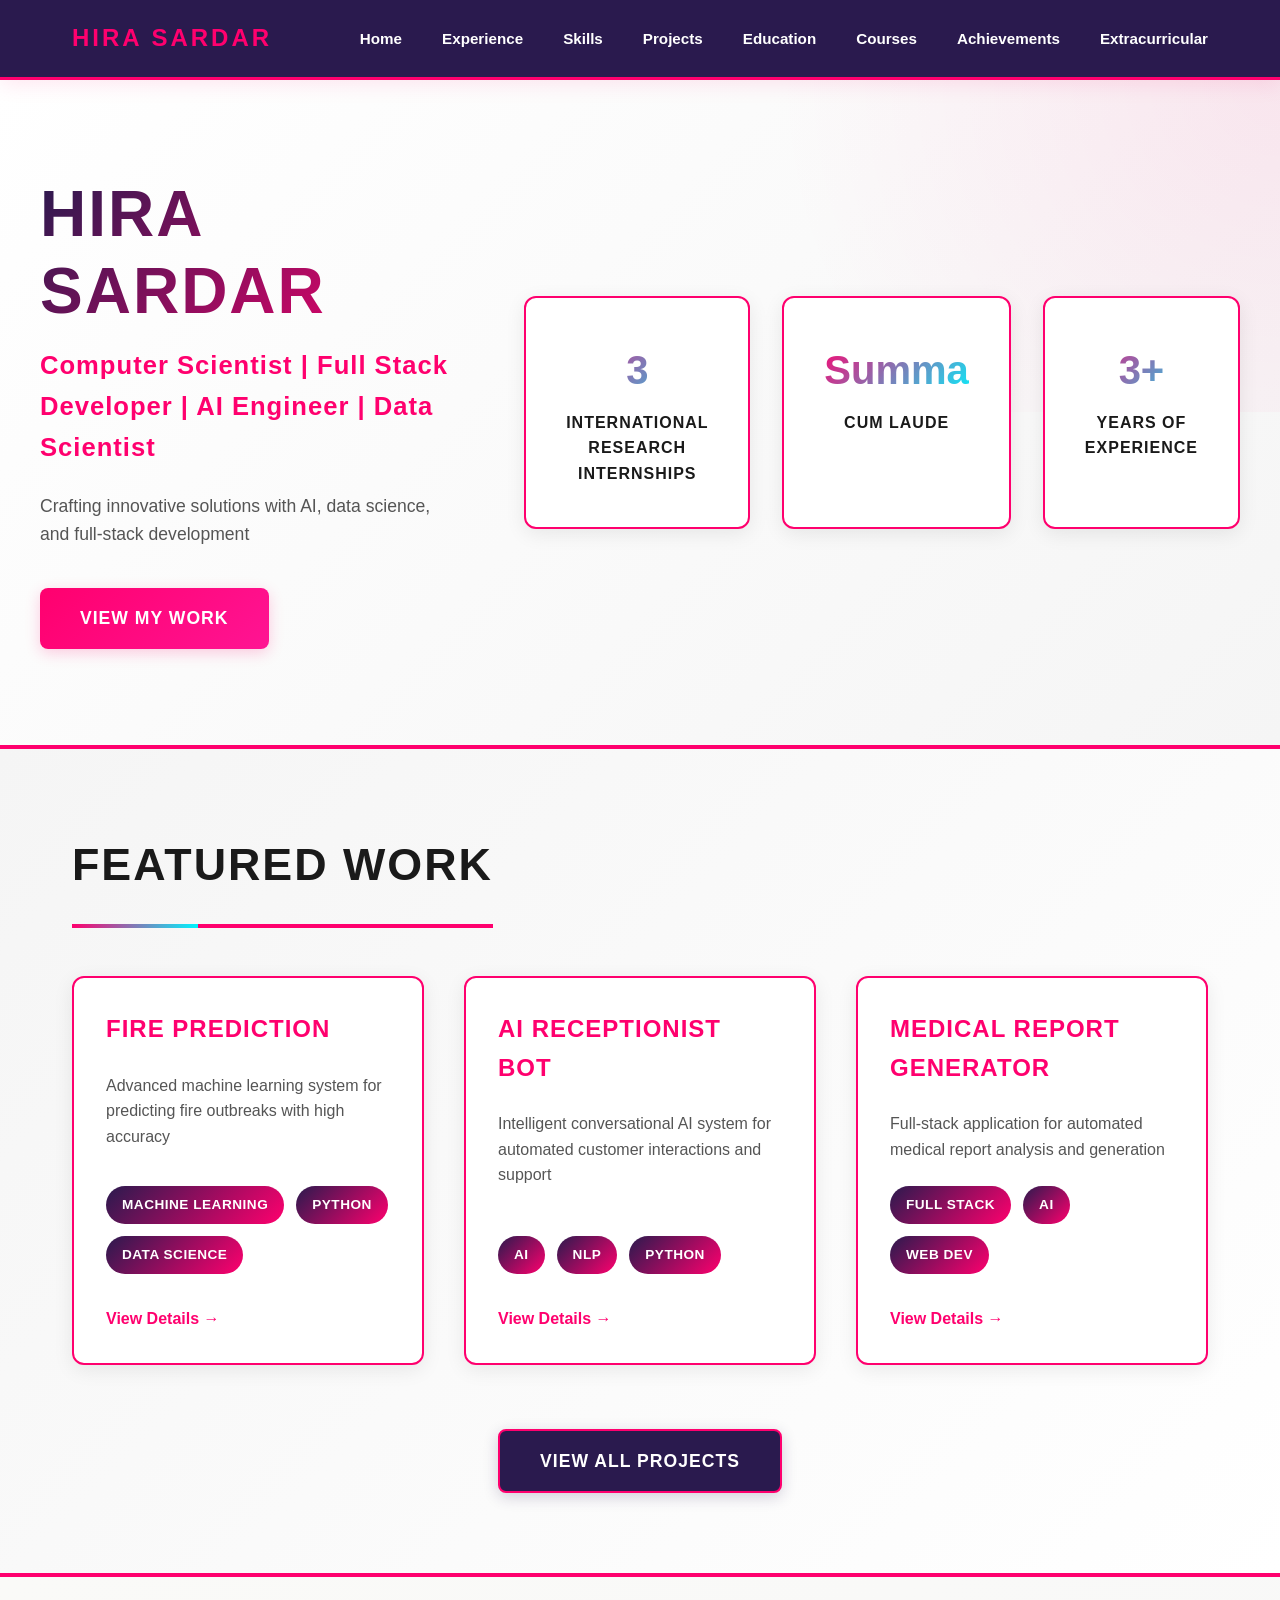
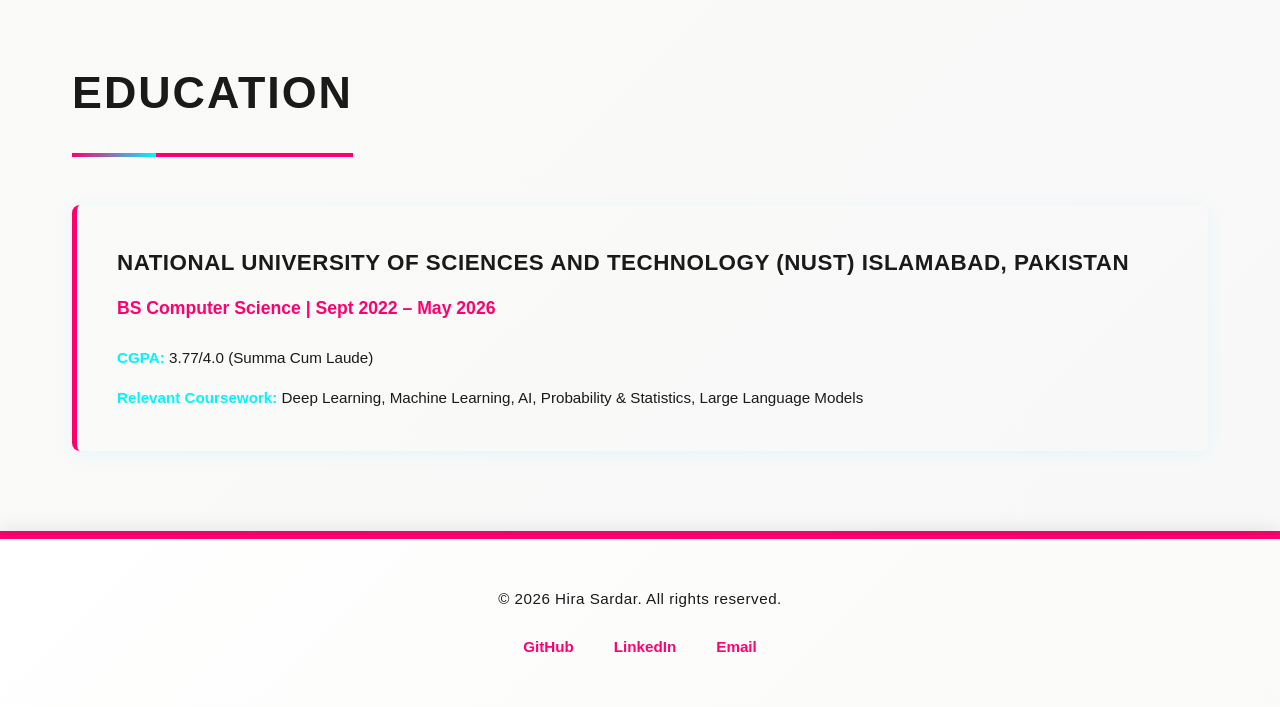
==== index.html @ 78264547 "Add files via upload" ====
<!DOCTYPE html>
<html lang="en">

<head>
    <meta charset="UTF-8">
    <meta name="viewport" content="width=device-width, initial-scale=1.0">
    <title>Hira Sardar - Professional Portfolio</title>
    <link rel="stylesheet" href="styles.css">
</head>

<body>
    <header class="sticky-header">
        <nav class="navbar">
            <div class="nav-container">
                <a href="#home" class="logo">HIRA SARDAR</a>
                <ul class="nav-links">
                    <li><a href="index.html">Home</a></li>
                    <li><a href="experience.html">Experience</a></li>
                    <li><a href="skills.html">Skills</a></li>
                    <li><a href="projects.html">Projects</a></li>
                    <li><a href="index.html#education">Education</a></li>
                    <li><a href="courses.html">Courses</a></li>
                    <li><a href="achievements.html">Achievements</a></li>
                    <li><a href="extracurricular.html">Extracurricular</a></li>
                </ul>
            </div>
        </nav>
    </header>

    <main>
        <!-- HERO SECTION -->
        <section id="home" class="hero">
            <div class="hero-content">
                <div class="hero-text">
                    <h1>Hira Sardar</h1>
                    <p class="title">Computer Scientist | Full Stack Developer | AI Engineer | Data Scientist</p>
                    <p class="description">Crafting innovative solutions with AI, data science, and full-stack development</p>
                    <a href="projects.html" class="btn-primary hero-btn">View My Work</a>
                </div>
                <div class="hero-stats">
                    <div class="stat">
                        <span class="stat-number">3</span>
                        <span class="stat-label">International Research Internships</span>
                    </div>
                    <div class="stat">
                        <span class="stat-number">Summa</span>
                        <span class="stat-label">Cum Laude</span>
                    </div>
                    <div class="stat">
                        <span class="stat-number">3+</span>
                        <span class="stat-label">Years of Experience</span>
                    </div>
                </div>
            </div>
        </section>

        <!-- FEATURED PROJECTS SECTION -->
        <section class="featured-projects">
            <div class="container">
                <h2 class="section-title">Featured Work</h2>
                <div class="featured-grid">
                    <div class="featured-card">
                        <div class="featured-header">Fire Prediction</div>
                        <p class="featured-description">Advanced machine learning system for predicting fire outbreaks with high accuracy</p>
                        <div class="featured-tags">
                            <span class="tag">Machine Learning</span>
                            <span class="tag">Python</span>
                            <span class="tag">Data Science</span>
                        </div>
                        <a href="projects.html" class="featured-link">View Details →</a>
                    </div>

                    <div class="featured-card">
                        <div class="featured-header">AI Receptionist Bot</div>
                        <p class="featured-description">Intelligent conversational AI system for automated customer interactions and support</p>
                        <div class="featured-tags">
                            <span class="tag">AI</span>
                            <span class="tag">NLP</span>
                            <span class="tag">Python</span>
                        </div>
                        <a href="projects.html" class="featured-link">View Details →</a>
                    </div>

                    <div class="featured-card">
                        <div class="featured-header">Medical Report Generator</div>
                        <p class="featured-description">Full-stack application for automated medical report analysis and generation</p>
                        <div class="featured-tags">
                            <span class="tag">Full Stack</span>
                            <span class="tag">AI</span>
                            <span class="tag">Web Dev</span>
                        </div>
                        <a href="projects.html" class="featured-link">View Details →</a>
                    </div>
                </div>
                <div class="center-link">
                    <a href="projects.html" class="btn-secondary">View All Projects</a>
                </div>
            </div>
        </section>

        <!-- EDUCATION SECTION -->
        <section id="education" class="section alt-bg">
            <div class="container">
                <h2 class="section-title">Education</h2>
                <div class="education-card">
                    <div class="education-header">
                        <h3 class="education-university">National University of Sciences and Technology (NUST) Islamabad, Pakistan</h3>
                        <p class="education-degree">BS Computer Science | Sept 2022 – May 2026</p>
                    </div>
                    <div class="education-details">
                        <p class="education-cgpa"><strong>CGPA:</strong> 3.77/4.0 (Summa Cum Laude)</p>
                        <p class="education-coursework"><strong>Relevant Coursework:</strong> Deep Learning, Machine Learning, AI, Probability & Statistics, Large Language Models</p>
                    </div>
                </div>
            </div>
        </section>
    </main>

    <!-- FOOTER -->
    <footer class="footer">
        <div class="container">
            <p>&copy; 2026 Hira Sardar. All rights reserved.</p>
            <div class="footer-links">
                <a href="https://github.com/HiraSardar123" target="_blank">GitHub</a>
                <a href="https://www.linkedin.com/in/hira-sardar-a5b904256" target="_blank">LinkedIn</a>
                <a href="mailto:hsardar.bscs22seecs@seecs.edu.pk">Email</a>
            </div>
        </div>
    </footer>
</body>

</html>
---- styles.css ----
* {
    margin: 0;
    padding: 0;
    box-sizing: border-box;
}

:root {
    --primary-color: #ffffff;
    --primary-dark: #fafaf8;
    --secondary-color: #ffffff;
    --accent-color: #ff006e;
    --accent-light: #ffe6f0;
    --accent-dark: #c2004d;
    --text-dark: #1a1a1a;
    --text-light: #4a4a4a;
    --border-color: #e8e8e8;
    --bg-light: #f8f8f8;
    --gold: #00f5ff;
    --purple: #2a1a4e;
    --purple-light: #3d2d5c;
}

html {
    scroll-behavior: smooth;
}

body {
    font-family: -apple-system, BlinkMacSystemFont, 'Segoe UI', 'Helvetica Neue', sans-serif;
    line-height: 1.6;
    color: var(--text-dark);
    background-color: var(--primary-color);
    overflow-x: hidden;
}


/* HEADER & NAVIGATION */

.sticky-header {
    background: var(--purple);
    border-bottom: 3px solid var(--accent-color);
    position: sticky;
    top: 0;
    z-index: 1000;
    box-shadow: 0 4px 20px rgba(255, 0, 110, 0.1);
}

.navbar {
    padding: 1.2rem 0;
}

.nav-container {
    max-width: 1200px;
    margin: 0 auto;
    padding: 0 2rem;
    display: flex;
    justify-content: space-between;
    align-items: center;
}

.logo {
    font-size: 1.5rem;
    font-weight: 900;
    letter-spacing: 3px;
    color: var(--accent-color);
    text-decoration: none;
    transition: all 0.3s ease;
}

.logo:hover {
    color: var(--gold);
    text-shadow: 0 0 10px rgba(0, 212, 255, 0.3);
}

.nav-links {
    display: flex;
    list-style: none;
    gap: 2.5rem;
}

.nav-links a {
    color: #ffffff;
    text-decoration: none;
    font-weight: 600;
    font-size: 0.95rem;
    transition: all 0.3s ease;
    position: relative;
}

.nav-links a::after {
    content: '';
    position: absolute;
    bottom: -8px;
    left: 0;
    width: 0;
    height: 3px;
    background: linear-gradient(90deg, var(--accent-color), var(--gold));
    transition: width 0.3s ease;
}

.nav-links a:hover {
    color: var(--accent-color);
}

.nav-links a:hover::after {
    width: 100%;
}


/* CONTAINER */

.container {
    max-width: 1200px;
    margin: 0 auto;
    padding: 0 2rem;
}


/* HERO SECTION */

.hero {
    background: linear-gradient(135deg, var(--primary-color) 0%, #f5f5f5 100%);
    padding: 6rem 2rem;
    border-bottom: 4px solid var(--accent-color);
    min-height: 70vh;
    display: flex;
    align-items: center;
    justify-content: center;
    position: relative;
    overflow: hidden;
}

.hero::before {
    content: '';
    position: absolute;
    top: -50%;
    right: -50%;
    width: 100%;
    height: 100%;
    background: radial-gradient(circle, rgba(255, 0, 110, 0.08) 0%, transparent 70%);
    pointer-events: none;
}

.hero-content {
    position: relative;
    z-index: 1;
    animation: fadeInUp 0.8s ease;
    max-width: 1200px;
    width: 100%;
    display: grid;
    grid-template-columns: 1fr 1fr;
    gap: 4rem;
    align-items: center;
}

@keyframes fadeInUp {
    from {
        opacity: 0;
        transform: translateY(30px);
    }
    to {
        opacity: 1;
        transform: translateY(0);
    }
}

.hero-text {
    text-align: left;
}

.hero h1 {
    font-size: 4rem;
    font-weight: 900;
    letter-spacing: 2px;
    margin-bottom: 1rem;
    text-transform: uppercase;
    line-height: 1.2;
    background: linear-gradient(135deg, var(--purple) 0%, var(--accent-color) 100%);
    -webkit-background-clip: text;
    -webkit-text-fill-color: transparent;
    background-clip: text;
}

.title {
    font-size: 1.6rem;
    font-weight: 700;
    color: var(--accent-color);
    margin-bottom: 1.5rem;
    letter-spacing: 1px;
}

.description {
    font-size: 1.1rem;
    color: #555;
    margin-bottom: 2.5rem;
    font-weight: 400;
    line-height: 1.6;
}

.hero-btn {
    display: inline-block;
    padding: 1rem 2.5rem;
    font-size: 1.1rem;
    font-weight: 700;
    background: linear-gradient(135deg, var(--accent-color), #ff1493);
    color: #ffffff;
    border: none;
    border-radius: 8px;
    cursor: pointer;
    text-decoration: none;
    transition: all 0.3s ease;
    text-transform: uppercase;
    letter-spacing: 1px;
}

.hero-btn:hover {
    transform: translateY(-3px);
    box-shadow: 0 10px 30px rgba(255, 0, 110, 0.4);
}

.hero-stats {
    display: grid;
    grid-template-columns: repeat(3, 1fr);
    gap: 2rem;
}

.stat {
    background: var(--primary-color);
    padding: 2.5rem;
    border: 2px solid var(--accent-color);
    border-radius: 12px;
    text-align: center;
    transition: all 0.3s ease;
    box-shadow: 0 5px 20px rgba(0, 0, 0, 0.08);
}

.stat:hover {
    transform: translateY(-8px);
    box-shadow: 0 15px 40px rgba(255, 0, 110, 0.2);
    border-color: var(--gold);
    background: linear-gradient(135deg, var(--primary-color), #f9f9f9);
}

.stat-number {
    display: block;
    font-size: 2.5rem;
    font-weight: 900;
    background: linear-gradient(135deg, var(--accent-color), var(--gold));
    -webkit-background-clip: text;
    -webkit-text-fill-color: transparent;
    background-clip: text;
    margin-bottom: 0.5rem;
}

.stat-label {
    display: block;
    font-size: 1rem;
    font-weight: 700;
    color: var(--text-dark);
    text-transform: uppercase;
    letter-spacing: 1px;
}

.btn {
    display: inline-block;
    padding: 0.85rem 1.8rem;
    text-decoration: none;
    font-weight: 700;
    font-size: 0.95rem;
    transition: all 0.35s cubic-bezier(0.4, 0, 0.2, 1);
    border: 2px solid var(--accent-color);
    border-radius: 6px;
    text-transform: uppercase;
    letter-spacing: 1px;
    cursor: pointer;
}

.btn-primary {
    background: linear-gradient(135deg, var(--accent-color), #ff1493);
    color: #ffffff;
    box-shadow: 0 4px 15px rgba(255, 0, 110, 0.2);
}

.btn-primary:hover {
    background: linear-gradient(135deg, #ff1493, var(--accent-color));
    transform: translateY(-3px);
    box-shadow: 0 8px 25px rgba(255, 0, 110, 0.4);
    border-color: var(--gold);
}

.btn-secondary {
    background: var(--purple);
    color: #ffffff;
    box-shadow: 0 4px 15px rgba(42, 26, 78, 0.2);
}

.btn-secondary:hover {
    background: linear-gradient(135deg, var(--purple), var(--accent-color));
    transform: translateY(-3px);
    box-shadow: 0 8px 25px rgba(255, 0, 110, 0.4);
    border-color: var(--gold);
}


/* SECTIONS */

.section {
    padding: 5rem 2rem;
    border-bottom: 4px solid var(--accent-color);
    background-color: var(--primary-color);
}

.alt-bg {
    background: linear-gradient(135deg, var(--primary-dark) 0%, var(--bg-light) 100%);
}

.section-title {
    font-size: 2.8rem;
    font-weight: 900;
    margin-bottom: 3rem;
    text-transform: uppercase;
    letter-spacing: 2px;
    color: var(--text-dark);
    border-bottom: 4px solid var(--accent-color);
    padding-bottom: 1.5rem;
    display: inline-block;
    position: relative;
}

.section-title::after {
    content: '';
    position: absolute;
    bottom: -4px;
    left: 0;
    width: 30%;
    height: 4px;
    background: linear-gradient(90deg, var(--accent-color), var(--gold));
}


/* FEATURED PROJECTS SECTION */

.featured-projects {
    padding: 5rem 2rem;
    background: linear-gradient(135deg, #f5f5f5 0%, var(--primary-color) 100%);
    border-bottom: 4px solid var(--accent-color);
}

.featured-grid {
    display: grid;
    grid-template-columns: repeat(auto-fit, minmax(300px, 1fr));
    gap: 2.5rem;
    margin-bottom: 3rem;
}

.featured-card {
    background: var(--primary-color);
    padding: 2rem;
    border: 2px solid var(--accent-color);
    border-radius: 12px;
    transition: all 0.3s ease;
    box-shadow: 0 5px 20px rgba(0, 0, 0, 0.08);
    display: flex;
    flex-direction: column;
    gap: 1.5rem;
}

.featured-card:hover {
    transform: translateY(-10px);
    box-shadow: 0 15px 40px rgba(255, 0, 110, 0.2);
    border-color: var(--gold);
    background: linear-gradient(135deg, var(--primary-color), #f9f9f9);
}

.featured-header {
    font-size: 1.5rem;
    font-weight: 900;
    color: var(--accent-color);
    text-transform: uppercase;
    letter-spacing: 1px;
}

.featured-description {
    font-size: 1rem;
    color: #555;
    line-height: 1.6;
    flex-grow: 1;
}

.featured-tags {
    display: flex;
    flex-wrap: wrap;
    gap: 0.75rem;
}

.tag {
    background: linear-gradient(135deg, var(--purple), var(--accent-color));
    color: #ffffff;
    padding: 0.5rem 1rem;
    border-radius: 20px;
    font-size: 0.85rem;
    font-weight: 700;
    text-transform: uppercase;
    letter-spacing: 0.5px;
}

.featured-link {
    display: inline-block;
    color: var(--accent-color);
    text-decoration: none;
    font-weight: 700;
    margin-top: 0.5rem;
    transition: all 0.3s ease;
    font-size: 1rem;
}

.featured-link:hover {
    color: var(--gold);
    transform: translateX(5px);
}

.center-link {
    text-align: center;
    padding-top: 1rem;
}

.btn-secondary {
    display: inline-block;
    padding: 1rem 2.5rem;
    font-size: 1.1rem;
    font-weight: 700;
    background: var(--purple);
    color: #ffffff;
    border: 2px solid var(--accent-color);
    border-radius: 8px;
    cursor: pointer;
    text-decoration: none;
    transition: all 0.3s ease;
    text-transform: uppercase;
    letter-spacing: 1px;
}

.btn-secondary:hover {
    background: var(--accent-color);
    transform: translateY(-3px);
    box-shadow: 0 10px 30px rgba(255, 0, 110, 0.4);
}


/* SKILLS SECTION */

.skills-grid {
    display: grid;
    grid-template-columns: repeat(auto-fit, minmax(280px, 1fr));
    gap: 2.5rem;
}

.skill-category {
    background: linear-gradient(135deg, var(--primary-dark) 0%, var(--bg-light) 100%);
    padding: 2.5rem;
    border: 2px solid var(--border-color);
    border-radius: 8px;
    transition: all 0.35s cubic-bezier(0.4, 0, 0.2, 1);
    position: relative;
    overflow: hidden;
}

.skill-category::before {
    content: '';
    position: absolute;
    top: 0;
    left: -100%;
    width: 100%;
    height: 4px;
    background: linear-gradient(90deg, var(--accent-color), var(--gold));
    transition: left 0.35s ease;
}

.skill-category:hover {
    transform: translateY(-8px);
    border-color: var(--accent-color);
    box-shadow: 0 12px 40px rgba(0, 212, 255, 0.15);
}

.skill-category:hover::before {
    left: 0;
}

.skill-category h3 {
    font-size: 1.4rem;
    font-weight: 700;
    margin-bottom: 1rem;
    text-transform: uppercase;
    letter-spacing: 1px;
    color: var(--text-dark);
}

.skill-category p {
    color: var(--text-light);
    line-height: 1.9;
    font-size: 0.95rem;
}


/* PROJECTS */

.projects-grid {
    display: grid;
    grid-template-columns: repeat(auto-fit, minmax(320px, 1fr));
    gap: 2.5rem;
}

.project-card {
    background: linear-gradient(135deg, var(--primary-dark) 0%, var(--bg-light) 100%);
    padding: 2.5rem;
    border: 2px solid var(--border-color);
    border-radius: 8px;
    transition: all 0.35s cubic-bezier(0.4, 0, 0.2, 1);
    display: flex;
    flex-direction: column;
    position: relative;
    overflow: hidden;
}

.project-card::before {
    content: '';
    position: absolute;
    top: 0;
    left: 0;
    width: 100%;
    height: 4px;
    background: linear-gradient(90deg, var(--accent-color), var(--gold));
    transform: scaleX(0);
    transform-origin: left;
    transition: transform 0.35s ease;
}

.project-card:hover {
    transform: translateY(-12px);
    border-color: var(--accent-color);
    box-shadow: 0 15px 45px rgba(0, 212, 255, 0.2);
}

.project-card:hover::before {
    transform: scaleX(1);
}

.project-card h3 {
    font-size: 1.5rem;
    font-weight: 700;
    margin-bottom: 1rem;
    text-transform: uppercase;
    letter-spacing: 1px;
    color: var(--text-dark);
}

.project-card p {
    color: var(--text-light);
    margin-bottom: 1.5rem;
    flex-grow: 1;
    font-size: 0.95rem;
    line-height: 1.8;
}

.project-links {
    display: flex;
    gap: 1rem;
}

.project-links a {
    flex: 1;
    padding: 0.7rem 1rem;
    background: linear-gradient(135deg, var(--accent-color) 0%, var(--accent-dark) 100%);
    color: #ffffff;
    text-align: center;
    text-decoration: none;
    font-weight: 700;
    font-size: 0.9rem;
    border-radius: 6px;
    transition: all 0.3s ease;
    border: 2px solid var(--accent-color);
}

.project-links a:hover {
    background: linear-gradient(135deg, var(--gold) 0%, #d97706 100%);
    border-color: var(--gold);
    transform: scale(1.05);
    box-shadow: 0 8px 20px rgba(245, 158, 11, 0.3);
}


/* CONTENT PLACEHOLDER */

.content-placeholder {
    background-color: var(--primary-dark);
    padding: 3rem 2rem;
    border: 2px dashed var(--border-color);
    border-radius: 4px;
    text-align: center;
    color: var(--text-light);
    font-size: 1.1rem;
}


/* FOOTER */

.footer {
    background: linear-gradient(135deg, var(--primary-color) 0%, var(--primary-dark) 100%);
    color: var(--text-dark);
    padding: 3rem 0;
    text-align: center;
    border-top: 4px solid var(--accent-color);
    box-shadow: 0 -4px 20px rgba(15, 23, 42, 0.1);
}

.footer p {
    margin-bottom: 1.5rem;
    font-size: 0.95rem;
    letter-spacing: 0.5px;
}

.footer-links {
    display: flex;
    gap: 2.5rem;
    justify-content: center;
    flex-wrap: wrap;
}

.footer-links a {
    color: var(--accent-color);
    text-decoration: none;
    font-weight: 600;
    font-size: 0.95rem;
    transition: all 0.3s ease;
}

.footer-links a:hover {
    color: var(--gold);
    text-decoration: underline;
    transform: translateY(-2px);
}


/* RESPONSIVE DESIGN */

@media (max-width: 768px) {
    .nav-links {
        gap: 1.5rem;
        font-size: 0.85rem;
    }
    .nav-container {
        padding: 0 1rem;
    }
    .hero {
        padding: 4rem 1rem;
        min-height: auto;
    }
    .hero-content {
        grid-template-columns: 1fr;
        gap: 2rem;
    }
    .hero h1 {
        font-size: 2.8rem;
    }
    .title {
        font-size: 1.3rem;
    }
    .description {
        font-size: 1rem;
    }
    .hero-stats {
        grid-template-columns: 1fr;
    }
    .featured-grid {
        grid-template-columns: 1fr;
    }
    .btn {
        width: 100%;
        text-align: center;
    }
    .section {
        padding: 3rem 1.5rem;
    }
    .section-title {
        font-size: 2rem;
    }
    .skills-grid {
        grid-template-columns: 1fr;
    }
    .projects-grid {
        grid-template-columns: 1fr;
    }
}

@media (max-width: 480px) {
    .logo {
        font-size: 1.2rem;
    }
    .nav-links {
        gap: 0.8rem;
        font-size: 0.75rem;
    }
    .hero h1 {
        font-size: 2rem;
    }
    .title {
        font-size: 1.1rem;
    }
    .description {
        font-size: 0.95rem;
    }
    .section-title {
        font-size: 1.5rem;
    }
    .skill-category h3 {
        font-size: 1.1rem;
    }
    .project-card h3 {
        font-size: 1.2rem;
    }
    .contact-links {
        grid-template-columns: 1fr;
    }
    .btn {
        padding: 0.65rem 1.2rem;
        font-size: 0.85rem;
    }
    .contact-label {
        font-size: 1rem;
    }
    .contact-value {
        font-size: 1rem;
        padding: 1rem;
    }
    .contact-item {
        padding: 2rem;
        min-height: 120px;
    }
}


/* EXPERIENCE PAGE STYLES */

.page-title {
    background: linear-gradient(135deg, var(--primary-color) 0%, var(--primary-dark) 50%, var(--bg-light) 100%);
    padding: 5rem 2rem;
    text-align: center;
    border-bottom: 4px solid var(--accent-color);
}

.page-title h1 {
    font-size: 3.5rem;
    font-weight: 900;
    letter-spacing: 2px;
    margin-bottom: 1rem;
    color: var(--text-dark);
    text-transform: uppercase;
}

.page-title p {
    font-size: 1.3rem;
    color: var(--accent-color);
    font-weight: 600;
}

.experience-list {
    display: flex;
    flex-direction: column;
    gap: 2.5rem;
}

.experience-card {
    background: linear-gradient(135deg, var(--primary-dark) 0%, var(--bg-light) 100%);
    padding: 2.5rem;
    border-left: 5px solid var(--accent-color);
    border-radius: 8px;
    transition: all 0.35s cubic-bezier(0.4, 0, 0.2, 1);
    box-shadow: 0 4px 20px rgba(0, 212, 255, 0.08);
}

.experience-card:hover {
    transform: translateX(8px);
    box-shadow: 0 8px 30px rgba(0, 212, 255, 0.15);
    border-left-color: var(--gold);
}

.experience-header {
    display: flex;
    flex-direction: column;
    gap: 0.5rem;
    margin-bottom: 1.5rem;
}

.experience-header h3 {
    font-size: 1.5rem;
    font-weight: 700;
    color: var(--text-dark);
    text-transform: uppercase;
    letter-spacing: 1px;
}

.company {
    font-size: 1rem;
    font-weight: 600;
    color: var(--accent-dark);
}

.date {
    font-size: 0.95rem;
    color: var(--text-light);
    font-style: italic;
}

.experience-details {
    list-style: none;
    display: flex;
    flex-direction: column;
    gap: 1rem;
}

.experience-details li {
    padding-left: 2rem;
    position: relative;
    color: var(--text-dark);
    font-size: 1rem;
    line-height: 1.8;
}

.experience-details li::before {
    content: '→';
    position: absolute;
    left: 0;
    color: var(--accent-color);
    font-weight: 700;
    font-size: 1.2rem;
}

@media (max-width: 768px) {
    .page-title h1 {
        font-size: 2.2rem;
    }
    .page-title p {
        font-size: 1.1rem;
    }
    .experience-card {
        padding: 2rem;
    }
    .experience-header h3 {
        font-size: 1.3rem;
    }
    .experience-details li {
        font-size: 0.95rem;
    }
}

@media (max-width: 480px) {
    .page-title h1 {
        font-size: 1.8rem;
    }
    .page-title p {
        font-size: 1rem;
    }
    .experience-card {
        padding: 1.5rem;
        border-left-width: 4px;
    }
    .experience-header h3 {
        font-size: 1.1rem;
    }
    .company {
        font-size: 0.9rem;
    }
    .date {
        font-size: 0.85rem;
    }
    .experience-details li {
        padding-left: 1.5rem;
        font-size: 0.9rem;
    }
}


/* EDUCATION PAGE STYLES */

.education-card {
    background: linear-gradient(135deg, var(--primary-dark) 0%, var(--bg-light) 100%);
    padding: 2.5rem;
    border-left: 5px solid var(--accent-color);
    border-radius: 8px;
    transition: all 0.35s cubic-bezier(0.4, 0, 0.2, 1);
    box-shadow: 0 4px 20px rgba(0, 212, 255, 0.08);
    max-width: 100%;
}

.education-card:hover {
    transform: translateX(8px);
    box-shadow: 0 8px 30px rgba(0, 212, 255, 0.15);
    border-left-color: var(--gold);
}

.education-header {
    display: flex;
    flex-direction: column;
    gap: 0.8rem;
    margin-bottom: 1.5rem;
}

.education-university {
    font-size: 1.4rem;
    font-weight: 700;
    color: var(--text-dark);
    text-transform: uppercase;
    letter-spacing: 0.5px;
}

.education-degree {
    font-size: 1.1rem;
    font-weight: 600;
    color: var(--accent-color);
}

.education-details {
    display: flex;
    flex-direction: column;
    gap: 1rem;
}

.education-cgpa,
.education-coursework {
    font-size: 0.95rem;
    color: var(--text-dark);
    line-height: 1.6;
}

.education-cgpa strong,
.education-coursework strong {
    color: var(--gold);
}

@media (max-width: 768px) {
    .education-card {
        padding: 2rem;
    }
    .education-university {
        font-size: 1.2rem;
    }
    .education-degree {
        font-size: 1rem;
    }
    .education-cgpa,
    .education-coursework {
        font-size: 0.9rem;
    }
}

@media (max-width: 480px) {
    .education-card {
        padding: 1.5rem;
        border-left-width: 4px;
    }
    .education-university {
        font-size: 1rem;
    }
    .education-degree {
        font-size: 0.95rem;
    }
    .education-cgpa,
    .education-coursework {
        font-size: 0.85rem;
    }
}


/* SKILLS PAGE STYLES */

.skills-detailed-grid {
    display: grid;
    grid-template-columns: repeat(auto-fit, minmax(300px, 1fr));
    gap: 3rem;
}

.skill-section {
    background: linear-gradient(135deg, var(--primary-dark) 0%, var(--bg-light) 100%);
    padding: 2.5rem;
    border-radius: 12px;
    border: 2px solid var(--border-color);
    transition: all 0.35s cubic-bezier(0.4, 0, 0.2, 1);
    box-shadow: 0 4px 20px rgba(0, 212, 255, 0.08);
}

.skill-section:hover {
    transform: translateY(-5px);
    border-color: var(--accent-color);
    box-shadow: 0 8px 30px rgba(0, 212, 255, 0.15);
}

.skill-section-title {
    font-size: 1.4rem;
    font-weight: 700;
    text-transform: uppercase;
    letter-spacing: 1.5px;
    color: var(--accent-color);
    margin-bottom: 1.5rem;
    padding-bottom: 1rem;
    border-bottom: 3px solid var(--accent-color);
}

.skill-tags {
    display: flex;
    flex-wrap: wrap;
    gap: 1rem;
}

.skill-tag {
    background: linear-gradient(135deg, var(--accent-color) 0%, var(--accent-dark) 100%);
    color: var(--secondary-color);
    padding: 0.7rem 1.3rem;
    border-radius: 25px;
    font-size: 0.9rem;
    font-weight: 600;
    transition: all 0.3s ease;
    border: 2px solid var(--accent-color);
    display: inline-block;
    box-shadow: 0 4px 12px rgba(0, 212, 255, 0.2);
}

.skill-tag:hover {
    background: linear-gradient(135deg, var(--gold) 0%, #d97706 100%);
    border-color: var(--gold);
    transform: translateY(-2px);
    box-shadow: 0 6px 16px rgba(255, 183, 0, 0.3);
}

@media (max-width: 768px) {
    .skills-detailed-grid {
        grid-template-columns: 1fr;
        gap: 2rem;
    }
    .skill-section {
        padding: 2rem;
    }
    .skill-section-title {
        font-size: 1.2rem;
        margin-bottom: 1.2rem;
    }
    .skill-tag {
        padding: 0.6rem 1.1rem;
        font-size: 0.85rem;
    }
}

@media (max-width: 480px) {
    .skills-detailed-grid {
        gap: 1.5rem;
    }
    .skill-section {
        padding: 1.5rem;
    }
    .skill-section-title {
        font-size: 1rem;
    }
    .skill-tag {
        padding: 0.5rem 0.9rem;
        font-size: 0.8rem;
    }
}


/* EXTRACURRICULAR SECTION ON SKILLS PAGE */

.extracurricular-intro {
    background: linear-gradient(135deg, var(--primary-dark) 0%, var(--bg-light) 100%);
    padding: 2rem;
    border-radius: 8px;
    border: 2px solid var(--border-color);
    margin-bottom: 2.5rem;
    text-align: center;
}

.extracurricular-intro p {
    color: var(--text-dark);
    font-size: 1rem;
    line-height: 1.7;
    margin: 0;
}

.activities-grid {
    display: grid;
    grid-template-columns: repeat(auto-fit, minmax(220px, 1fr));
    gap: 1.5rem;
}

.activity-card {
    background: linear-gradient(135deg, var(--primary-dark) 0%, var(--bg-light) 100%);
    padding: 1.5rem;
    border-radius: 8px;
    border: 2px solid var(--border-color);
    text-align: center;
    transition: all 0.3s ease;
    box-shadow: 0 4px 15px rgba(0, 212, 255, 0.08);
}

.activity-card:hover {
    border-color: var(--accent-color);
    transform: translateY(-5px);
    box-shadow: 0 6px 20px rgba(0, 212, 255, 0.15);
}

.activity-name {
    font-size: 1rem;
    font-weight: 600;
    color: var(--accent-color);
    text-transform: uppercase;
    letter-spacing: 0.5px;
    margin: 0;
    line-height: 1.5;
}

@media (max-width: 768px) {
    .activities-grid {
        grid-template-columns: repeat(auto-fit, minmax(180px, 1fr));
        gap: 1.2rem;
    }
    .activity-card {
        padding: 1.2rem;
    }
    .activity-name {
        font-size: 0.9rem;
    }
    .extracurricular-intro {
        padding: 1.5rem;
    }
    .extracurricular-intro p {
        font-size: 0.95rem;
    }
}

@media (max-width: 480px) {
    .activities-grid {
        grid-template-columns: 1fr;
        gap: 1rem;
    }
    .activity-card {
        padding: 1.1rem;
    }
    .activity-name {
        font-size: 0.85rem;
    }
    .extracurricular-intro {
        padding: 1.2rem;
    }
    .extracurricular-intro p {
        font-size: 0.9rem;
    }
}


/* PROJECTS PAGE STYLES */

.projects-list {
    display: flex;
    flex-direction: column;
    gap: 2.5rem;
}

.project-detail-card {
    background: linear-gradient(135deg, var(--primary-dark) 0%, var(--bg-light) 100%);
    padding: 2.5rem;
    border-left: 5px solid var(--accent-color);
    border-radius: 8px;
    transition: all 0.35s cubic-bezier(0.4, 0, 0.2, 1);
    box-shadow: 0 4px 20px rgba(0, 212, 255, 0.08);
}

.project-detail-card:hover {
    transform: translateX(8px);
    box-shadow: 0 8px 30px rgba(0, 212, 255, 0.15);
    border-left-color: var(--gold);
}

.project-header {
    display: flex;
    flex-direction: column;
    gap: 1rem;
    margin-bottom: 1.5rem;
}

.project-title {
    font-size: 1.5rem;
    font-weight: 700;
    color: var(--text-dark);
    text-transform: uppercase;
    letter-spacing: 0.5px;
}

.project-tech {
    display: flex;
    flex-wrap: wrap;
    gap: 0.8rem;
}

.tech-tag {
    background: linear-gradient(135deg, var(--accent-color) 0%, var(--accent-dark) 100%);
    color: var(--secondary-color);
    padding: 0.5rem 1rem;
    border-radius: 20px;
    font-size: 0.8rem;
    font-weight: 600;
    border: 1px solid var(--accent-color);
    display: inline-block;
    transition: all 0.3s ease;
}

.tech-tag:hover {
    background: linear-gradient(135deg, var(--gold) 0%, #d97706 100%);
    border-color: var(--gold);
    transform: translateY(-2px);
}

.project-description {
    color: var(--text-dark);
    font-size: 0.95rem;
    line-height: 1.8;
    margin-bottom: 1.5rem;
}

.project-links {
    display: flex;
    gap: 1rem;
}

.project-link-btn {
    background: linear-gradient(135deg, var(--accent-color) 0%, var(--accent-dark) 100%);
    color: var(--secondary-color);
    padding: 0.75rem 1.5rem;
    border-radius: 6px;
    text-decoration: none;
    font-weight: 600;
    font-size: 0.9rem;
    transition: all 0.3s ease;
    display: inline-block;
    border: 2px solid var(--accent-color);
}

.project-link-btn:hover {
    background: linear-gradient(135deg, var(--gold) 0%, #d97706 100%);
    border-color: var(--gold);
    transform: translateY(-2px);
    box-shadow: 0 6px 16px rgba(255, 183, 0, 0.3);
}

@media (max-width: 768px) {
    .projects-list {
        gap: 2rem;
    }
    .project-detail-card {
        padding: 2rem;
    }
    .project-title {
        font-size: 1.3rem;
    }
    .tech-tag {
        padding: 0.45rem 0.9rem;
        font-size: 0.75rem;
    }
    .project-description {
        font-size: 0.9rem;
    }
    .project-link-btn {
        padding: 0.65rem 1.3rem;
        font-size: 0.85rem;
    }
}

@media (max-width: 480px) {
    .projects-list {
        gap: 1.5rem;
    }
    .project-detail-card {
        padding: 1.5rem;
        border-left-width: 4px;
    }
    .project-title {
        font-size: 1.1rem;
    }
    .project-tech {
        gap: 0.6rem;
    }
    .tech-tag {
        padding: 0.4rem 0.8rem;
        font-size: 0.7rem;
    }
    .project-description {
        font-size: 0.85rem;
    }
    .project-link-btn {
        padding: 0.6rem 1.1rem;
        font-size: 0.8rem;
    }
}


/* COURSES PAGE STYLES */

.courses-list {
    display: flex;
    flex-direction: column;
    gap: 3rem;
}

.course-provider-section {
    background: linear-gradient(135deg, var(--primary-dark) 0%, var(--bg-light) 100%);
    padding: 2.5rem;
    border-radius: 8px;
    border: 2px solid var(--border-color);
    transition: all 0.35s cubic-bezier(0.4, 0, 0.2, 1);
    box-shadow: 0 4px 20px rgba(0, 212, 255, 0.08);
}

.course-provider-section:hover {
    border-color: var(--accent-color);
    box-shadow: 0 8px 30px rgba(0, 212, 255, 0.15);
}

.provider-header {
    margin-bottom: 2rem;
    padding-bottom: 1.5rem;
    border-bottom: 3px solid var(--accent-color);
}

.provider-name {
    font-size: 1.7rem;
    font-weight: 700;
    color: var(--accent-color);
    text-transform: uppercase;
    letter-spacing: 1px;
}

.courses-grid {
    display: grid;
    grid-template-columns: repeat(auto-fit, minmax(280px, 1fr));
    gap: 1.5rem;
    list-style: none;
}

.course-item {
    background: linear-gradient(135deg, var(--bg-light) 0%, rgba(0, 212, 255, 0.05) 100%);
    padding: 1.5rem;
    border-radius: 6px;
    border-left: 4px solid var(--accent-color);
    transition: all 0.3s ease;
    display: flex;
    align-items: center;
}

.course-item:hover {
    transform: translateX(8px);
    border-left-color: var(--gold);
    box-shadow: 0 4px 15px rgba(255, 183, 0, 0.2);
}

.course-title {
    color: var(--text-dark);
    font-size: 0.95rem;
    line-height: 1.6;
    font-weight: 500;
}

@media (max-width: 768px) {
    .courses-list {
        gap: 2rem;
    }
    .course-provider-section {
        padding: 2rem;
    }
    .provider-name {
        font-size: 1.4rem;
    }
    .courses-grid {
        grid-template-columns: 1fr;
        gap: 1.2rem;
    }
    .course-item {
        padding: 1.3rem;
    }
    .course-title {
        font-size: 0.9rem;
    }
}

@media (max-width: 480px) {
    .courses-list {
        gap: 1.5rem;
    }
    .course-provider-section {
        padding: 1.5rem;
    }
    .provider-name {
        font-size: 1.2rem;
    }
    .provider-header {
        margin-bottom: 1.5rem;
        padding-bottom: 1rem;
    }
    .courses-grid {
        gap: 1rem;
    }
    .course-item {
        padding: 1.1rem;
        border-left-width: 3px;
    }
    .course-title {
        font-size: 0.85rem;
    }
}


/* EXTRACURRICULAR PAGE STYLES */

.activities-intro {
    background: linear-gradient(135deg, var(--primary-dark) 0%, var(--bg-light) 100%);
    padding: 2rem;
    border-radius: 8px;
    border: 2px solid var(--border-color);
    margin-bottom: 3rem;
    text-align: center;
    transition: all 0.3s ease;
}

.activities-intro:hover {
    border-color: var(--accent-color);
    box-shadow: 0 4px 20px rgba(0, 212, 255, 0.1);
}

.activities-intro p {
    color: var(--text-dark);
    font-size: 1.05rem;
    line-height: 1.7;
}

.activities-grid {
    display: grid;
    grid-template-columns: repeat(auto-fit, minmax(280px, 1fr));
    gap: 2rem;
}

.activity-card {
    background: linear-gradient(135deg, var(--primary-dark) 0%, var(--bg-light) 100%);
    padding: 2rem;
    border-radius: 12px;
    border: 2px solid var(--border-color);
    text-align: center;
    transition: all 0.35s cubic-bezier(0.4, 0, 0.2, 1);
    box-shadow: 0 4px 20px rgba(0, 212, 255, 0.08);
    display: flex;
    flex-direction: column;
    align-items: center;
}

.activity-card:hover {
    transform: translateY(-8px);
    border-color: var(--accent-color);
    box-shadow: 0 8px 30px rgba(0, 212, 255, 0.15);
}

.activity-badge {
    font-size: 3rem;
    margin-bottom: 1rem;
    display: block;
    transition: transform 0.3s ease;
}

.activity-card:hover .activity-badge {
    transform: scale(1.15);
}

.activity-name {
    font-size: 1.2rem;
    font-weight: 700;
    color: var(--accent-color);
    margin-bottom: 0.8rem;
    text-transform: uppercase;
    letter-spacing: 0.5px;
}

.activity-description {
    color: var(--text-light);
    font-size: 0.9rem;
    line-height: 1.6;
}

@media (max-width: 768px) {
    .activities-grid {
        grid-template-columns: repeat(auto-fit, minmax(200px, 1fr));
        gap: 1.5rem;
    }
    .activity-card {
        padding: 1.5rem;
    }
    .activity-badge {
        font-size: 2.5rem;
        margin-bottom: 0.8rem;
    }
    .activity-name {
        font-size: 1.05rem;
    }
    .activity-description {
        font-size: 0.85rem;
    }
    .activities-intro {
        padding: 1.5rem;
    }
    .activities-intro p {
        font-size: 1rem;
    }
}

@media (max-width: 480px) {
    .activities-grid {
        grid-template-columns: 1fr;
        gap: 1.2rem;
    }
    .activity-card {
        padding: 1.3rem;
    }
    .activity-badge {
        font-size: 2rem;
        margin-bottom: 0.6rem;
    }
    .activity-name {
        font-size: 0.95rem;
    }
    .activity-description {
        font-size: 0.8rem;
    }
    .activities-intro {
        padding: 1.2rem;
    }
    .activities-intro p {
        font-size: 0.9rem;
    }
}


/* ACHIEVEMENTS PAGE STYLES */

.achievements-list {
    display: flex;
    flex-direction: column;
    gap: 2rem;
}

.achievement-item {
    background: linear-gradient(135deg, var(--primary-dark) 0%, var(--bg-light) 100%);
    padding: 2.5rem;
    border-left: 5px solid var(--accent-color);
    border-radius: 8px;
    transition: all 0.35s cubic-bezier(0.4, 0, 0.2, 1);
    box-shadow: 0 4px 20px rgba(0, 212, 255, 0.08);
}

.achievement-item:hover {
    transform: translateX(8px);
    box-shadow: 0 8px 30px rgba(0, 212, 255, 0.15);
    border-left-color: var(--gold);
}

.achievement-header {
    display: flex;
    justify-content: space-between;
    align-items: flex-start;
    gap: 2rem;
    margin-bottom: 1.2rem;
    flex-wrap: wrap;
}

.achievement-title {
    font-size: 1.4rem;
    font-weight: 700;
    color: var(--text-dark);
    text-transform: uppercase;
    letter-spacing: 0.5px;
    margin: 0;
    flex: 1;
    min-width: 250px;
}

.achievement-meta {
    background: rgba(0, 212, 255, 0.1);
    color: var(--accent-color);
    padding: 0.6rem 1.2rem;
    border-radius: 6px;
    font-size: 0.85rem;
    font-weight: 600;
    border: 1px solid var(--accent-color);
    white-space: nowrap;
}

.achievement-text {
    color: var(--text-dark);
    font-size: 0.95rem;
    line-height: 1.8;
    margin: 0;
}

@media (max-width: 768px) {
    .achievements-list {
        gap: 1.5rem;
    }
    .achievement-item {
        padding: 2rem;
    }
    .achievement-header {
        flex-direction: column;
        gap: 1rem;
    }
    .achievement-title {
        font-size: 1.2rem;
    }
    .achievement-meta {
        font-size: 0.8rem;
        padding: 0.5rem 1rem;
    }
    .achievement-text {
        font-size: 0.9rem;
    }
}

@media (max-width: 480px) {
    .achievements-list {
        gap: 1.2rem;
    }
    .achievement-item {
        padding: 1.5rem;
        border-left-width: 4px;
    }
    .achievement-header {
        gap: 0.8rem;
    }
    .achievement-title {
        font-size: 1rem;
    }
    .achievement-meta {
        font-size: 0.75rem;
        padding: 0.4rem 0.8rem;
    }
    .achievement-text {
        font-size: 0.85rem;
    }
}
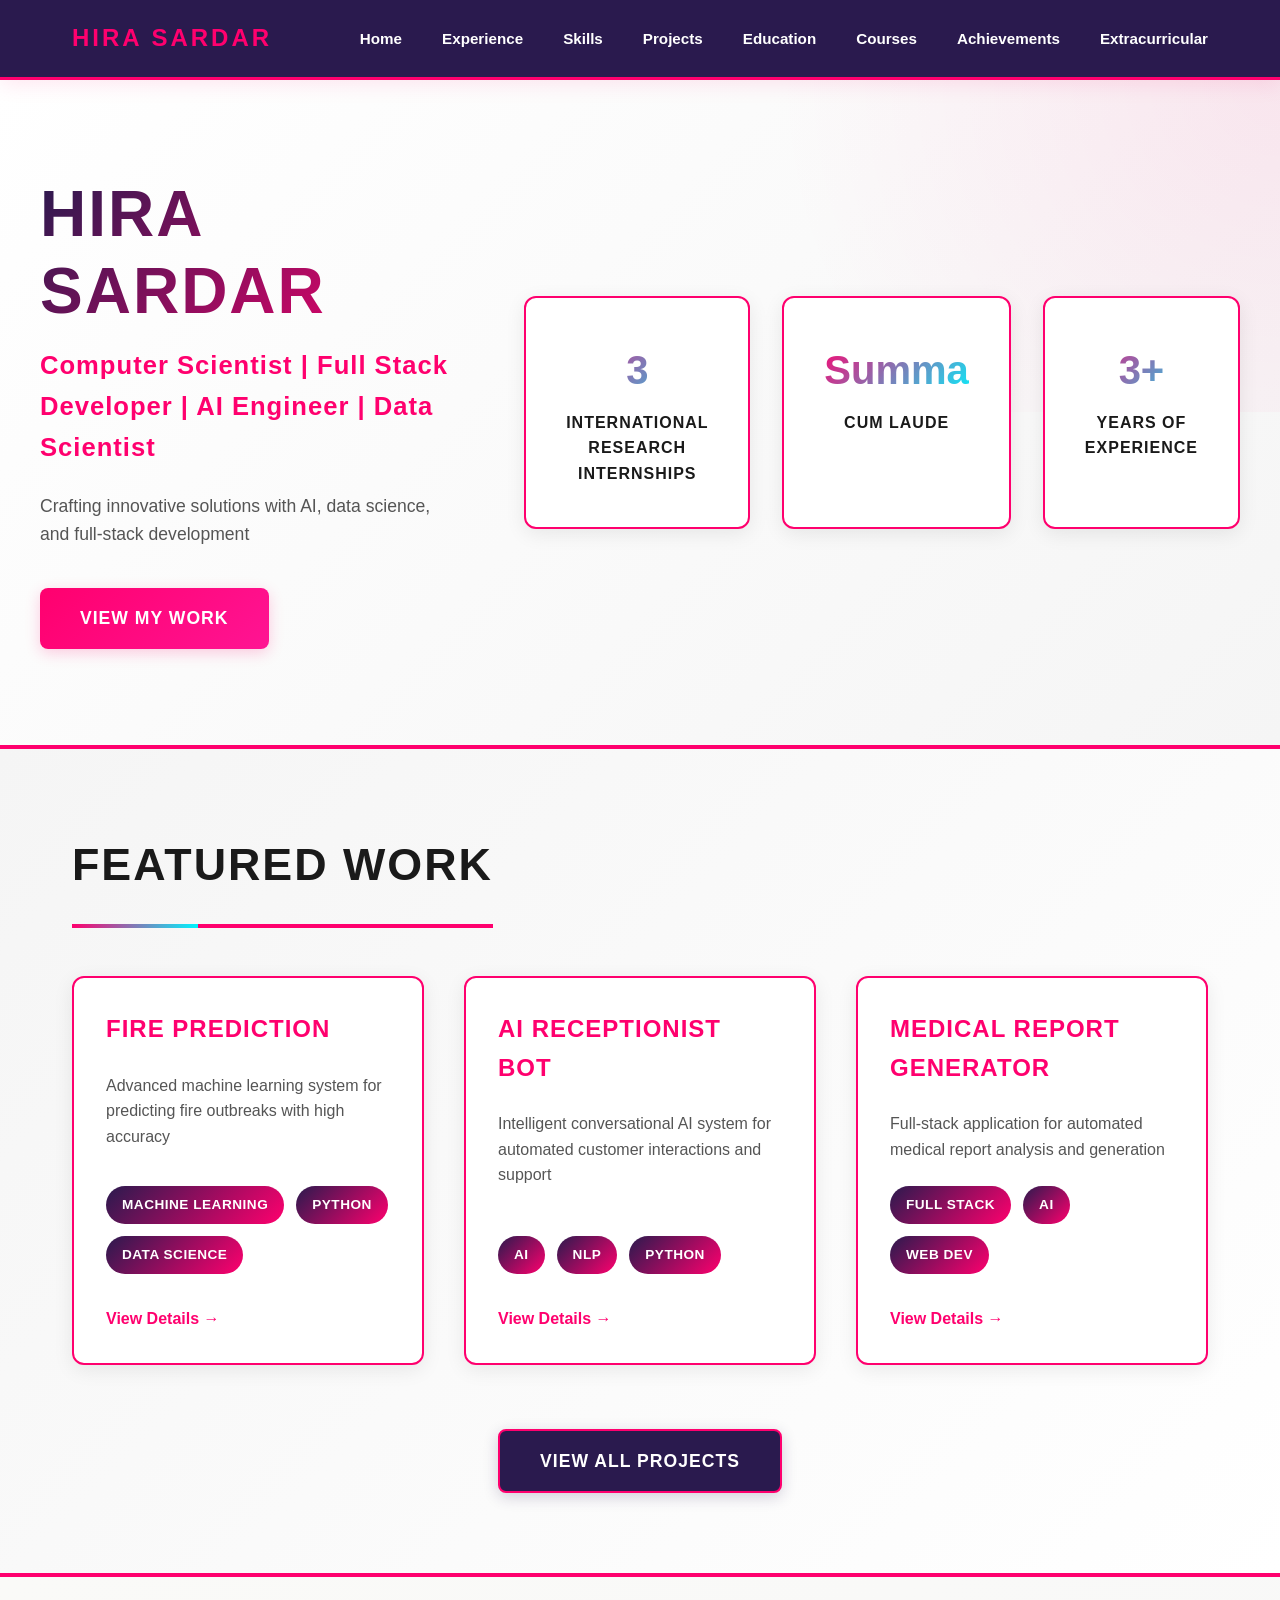
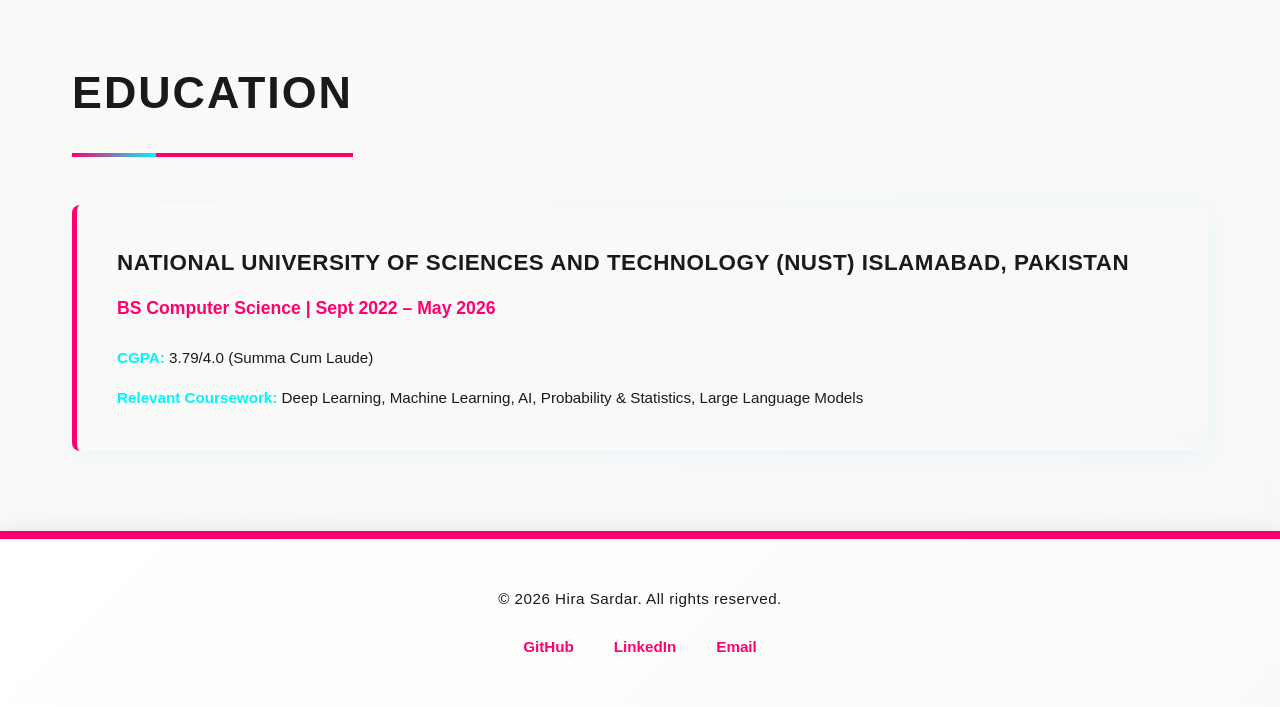
==== commit c62b3559: "Fix CGPA value in education section Updated CGPA from 3.77 to 3.79 in the education section." ====
--- a/index.html
+++ b/index.html
@@ -108,7 +108,7 @@
                         <p class="education-degree">BS Computer Science | Sept 2022 – May 2026</p>
                     </div>
                     <div class="education-details">
-                        <p class="education-cgpa"><strong>CGPA:</strong> 3.77/4.0 (Summa Cum Laude)</p>
+                        <p class="education-cgpa"><strong>CGPA:</strong> 3.79/4.0 (Summa Cum Laude)</p>
                         <p class="education-coursework"><strong>Relevant Coursework:</strong> Deep Learning, Machine Learning, AI, Probability & Statistics, Large Language Models</p>
                     </div>
                 </div>
@@ -129,4 +129,4 @@
     </footer>
 </body>
 
-</html>+</html>
